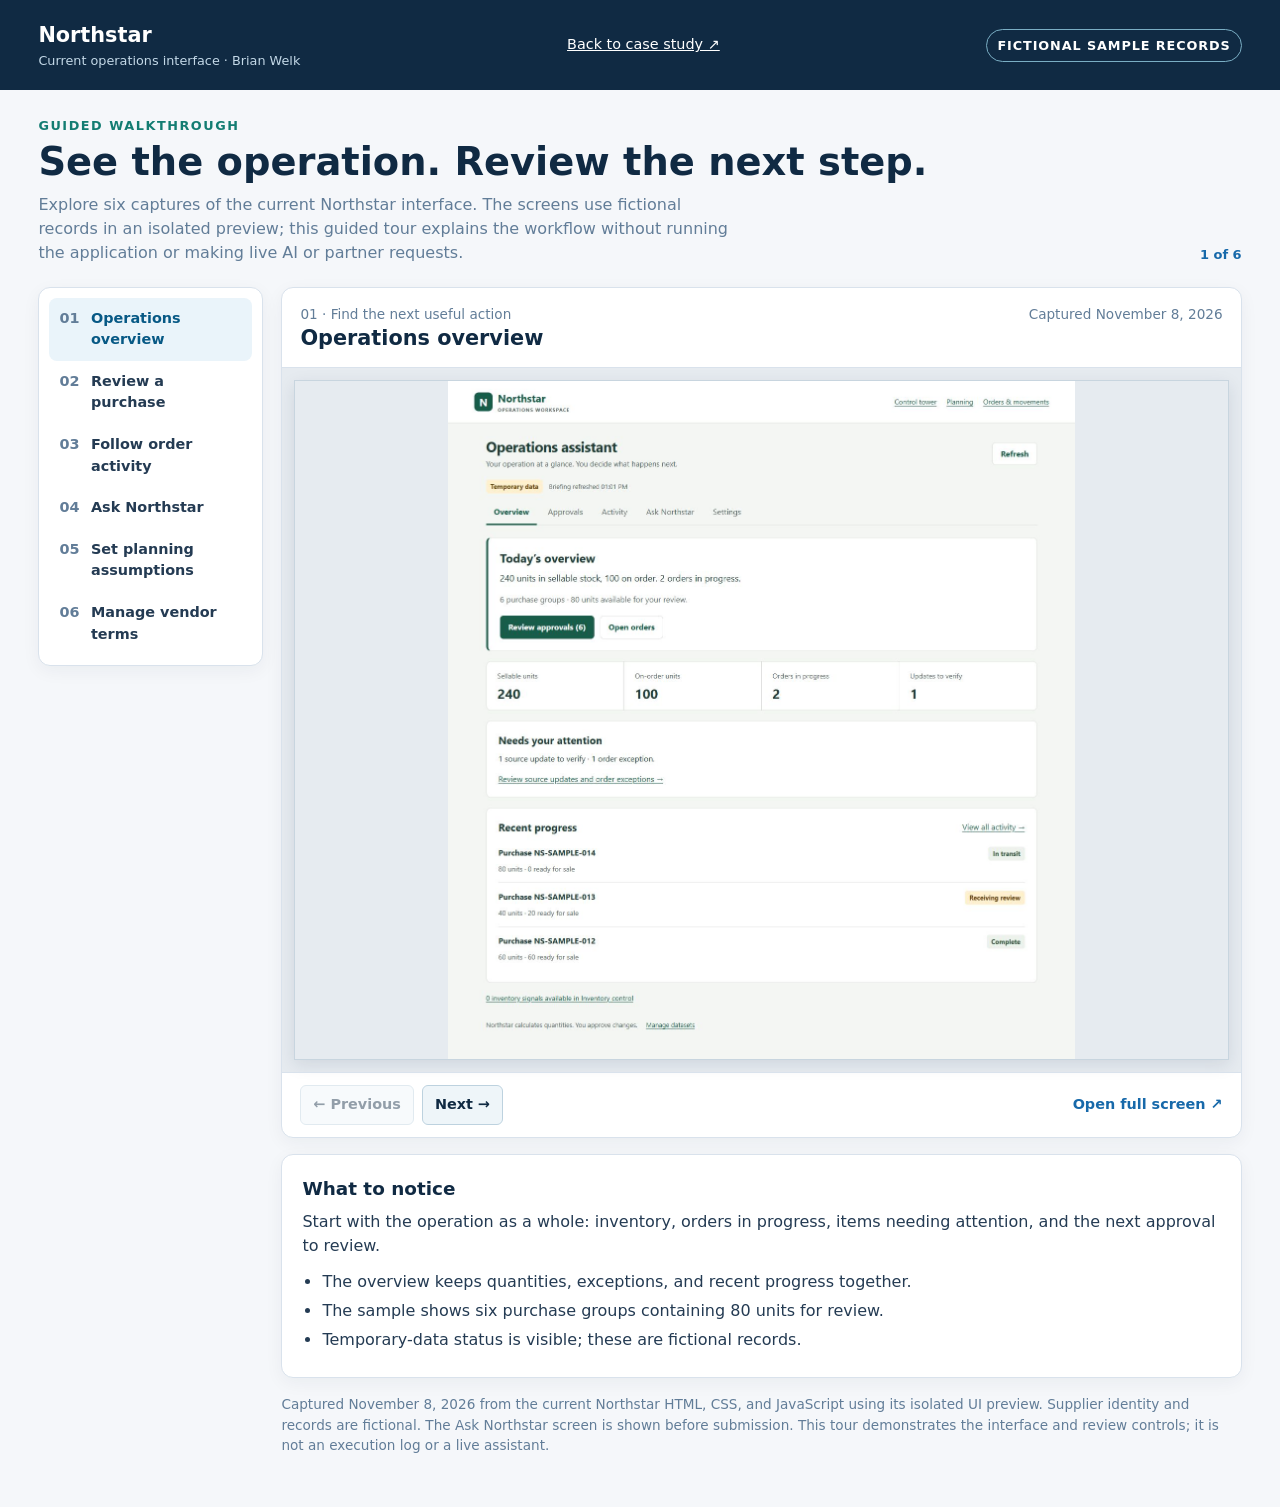
==== demos/northstar/index.html @ 9c601f5f "Refresh Northstar screenshots and add current interface walkthrough" ====
<!doctype html>
<html lang="en">
<head>
  <meta charset="utf-8" />
  <meta name="viewport" content="width=device-width, initial-scale=1" />
  <meta name="description" content="Current Northstar interface walkthrough by Brian Welk: operations overview, purchase review, activity, AI workspace, planning, and vendor controls with fictional sample records." />
  <title>Northstar | Current Interface Walkthrough</title>
  <style>
    :root{--navy:#102a43;--blue:#1769aa;--ink:#243b53;--muted:#627d98;--line:#d9e2ec;--bg:#f5f7fa;--white:#fff;--teal:#137c72}
    *{box-sizing:border-box}body{margin:0;background:var(--bg);color:var(--ink);font:1rem/1.5 system-ui,-apple-system,"Segoe UI",sans-serif}
    button,a{font:inherit}.skip{position:absolute;left:-9999px;top:10px;background:#fff;padding:8px}.skip:focus{left:10px;z-index:10}
    header{padding:20px clamp(18px,3vw,48px);background:var(--navy);color:white;display:flex;align-items:center;justify-content:space-between;gap:16px}
    .brand{font-size:20px;font-weight:800}.brand small{display:block;color:#c3d8e7;font-size:12px;font-weight:500}
    .badge{border:1px solid #7aaec4;border-radius:999px;padding:6px 10px;font-size:11px;font-weight:800;text-transform:uppercase;letter-spacing:.07em}
    main{max-width:1500px;margin:auto;padding:26px clamp(18px,3vw,48px) 52px}
    .intro{display:flex;align-items:end;justify-content:space-between;gap:20px;margin-bottom:22px}.intro p{margin:0;max-width:690px;color:var(--muted)}
    h1{font-size:clamp(1.7rem,3vw,2.45rem);line-height:1.12;margin:4px 0 10px;color:var(--navy)}
    .eyebrow{color:var(--teal);font-size:11px;font-weight:800;letter-spacing:.12em;text-transform:uppercase}
    .count{font-size:13px;font-weight:800;color:var(--blue);white-space:nowrap}
    .layout{display:grid;grid-template-columns:225px minmax(0,1fr);gap:18px}
    .steps,.viewer,.insight{background:#fff;border:1px solid var(--line);border-radius:12px;box-shadow:0 5px 18px rgba(16,42,67,.05)}
    .steps{padding:10px;align-self:start}.steps button{display:flex;gap:10px;width:100%;text-align:left;border:0;border-radius:8px;background:transparent;color:var(--ink);padding:10px;cursor:pointer;font-size:13px;font-weight:700}
    .steps button span{color:var(--muted);font-variant-numeric:tabular-nums}.steps button[aria-current="step"]{background:#eaf4fa;color:#075985}.steps button:hover{background:#f1f6f9}
    .viewer{overflow:hidden}.viewer-head{padding:16px 18px;border-bottom:1px solid var(--line);display:flex;justify-content:space-between;align-items:start;gap:12px}
    .viewer-head h2{font-size:20px;line-height:1.2;margin:2px 0 0;color:var(--navy)}.viewer-head p{margin:0;color:var(--muted);font-size:12px}
    .image-wrap{display:block;background:#e6ebf0;padding:12px;min-height:300px;text-align:center}
    .image-wrap img{display:block;width:100%;max-height:680px;object-fit:contain;margin:auto;border:1px solid #c8d5df;box-shadow:0 5px 16px rgba(16,42,67,.1)}
    .viewer-controls{display:flex;align-items:center;justify-content:space-between;gap:12px;padding:12px 18px;border-top:1px solid var(--line)}
    .controls{display:flex;gap:8px}.controls button{border:1px solid #bdd2df;border-radius:6px;background:#eef5f9;color:var(--navy);padding:8px 12px;cursor:pointer;font-size:13px;font-weight:700}
    .controls button:disabled{opacity:.45;cursor:default}.image-link{color:var(--blue);font-size:13px;font-weight:700;text-decoration:none}.image-link:hover{text-decoration:underline}
    .insight{margin-top:16px;padding:20px}.insight h3{margin:0 0 8px;color:var(--navy);font-size:18px}.insight p{margin:0 0 12px;color:var(--ink)}
    .insight ul{margin:0;padding-left:20px}.insight li{margin:5px 0}.note{margin:16px 0 0;font-size:12px;color:var(--muted)}
    @media(max-width:820px){.layout{grid-template-columns:1fr}.steps{display:flex;overflow:auto;gap:4px}.steps button{min-width:150px}.intro{align-items:start;flex-direction:column}.image-wrap img{max-height:430px}}
    body{overflow-wrap:anywhere}header{flex-wrap:wrap}.back-link{color:white;font-size:.9rem}.steps button span{flex:0 0 1.5em}
    a:focus-visible,button:focus-visible{outline:3px solid #d97821;outline-offset:4px}
    .layout>*{min-width:0}.steps button{font-size:.9rem}.viewer-controls{flex-wrap:wrap}
    .viewer-head{flex-wrap:wrap}.image-wrap{min-height:0}.count{white-space:normal}
    .viewer-head h2{font-size:1.3rem}.viewer-head p,.note{font-size:.85rem}
    .controls button,.image-link{font-size:.9rem}.insight h3{font-size:1.15rem}
    .brand{font-size:1.3rem}.brand small,.badge,.eyebrow{font-size:.8rem}
    @media(max-width:820px){.steps{display:grid;grid-template-columns:repeat(2,minmax(0,1fr));overflow:visible}.steps button{min-width:0}.image-wrap{padding:6px}}
    @media(max-width:420px){.steps{grid-template-columns:1fr}.controls{flex-wrap:wrap}}
  </style>
</head>
<body>
  <a class="skip" href="#main">Skip to walkthrough</a>
  <header><div class="brand">Northstar<small>Current operations interface · Brian Welk</small></div><a class="back-link" href="../../projects/replenishment-control-tower.html">Back to case study ↗</a><span class="badge">Fictional sample records</span></header>
  <main id="main">
    <div class="intro"><div><div class="eyebrow">Guided walkthrough</div><h1>See the operation. Review the next step.</h1><p>Explore six captures of the current Northstar interface. The screens use fictional records in an isolated preview; this guided tour explains the workflow without running the application or making live AI or partner requests.</p></div><div class="count" id="count" aria-live="polite"></div></div>
    <div class="layout">
      <nav class="steps" aria-label="Walkthrough stages" id="steps"></nav>
      <div>
        <section class="viewer" aria-labelledby="stage-title">
          <div class="viewer-head"><div><p id="stage-kicker"></p><h2 id="stage-title">Operations overview</h2></div><p id="stage-date"></p></div>
          <a class="image-wrap" id="image-link" target="_blank" rel="noreferrer"><img id="stage-image" src="../../assets/northstar/current/overview.jpg" alt="Current Northstar operations overview with fictional sample records" /></a>
          <div class="viewer-controls"><div class="controls"><button id="previous" type="button">← Previous</button><button id="next" type="button">Next →</button></div><a class="image-link" id="full-image" target="_blank" rel="noreferrer">Open full screen ↗</a></div>
        </section>
        <section class="insight" aria-labelledby="insight-title"><h3 id="insight-title">What to notice</h3><p id="stage-summary"></p><ul id="stage-points"></ul></section>
        <p class="note">Captured November 8, 2026 from the current Northstar HTML, CSS, and JavaScript using its isolated UI preview. Supplier identity and records are fictional. The Ask Northstar screen is shown before submission. This tour demonstrates the interface and review controls; it is not an execution log or a live assistant.</p>
      </div>
    </div>
    <noscript><p>This tour uses JavaScript to switch views. Open a screenshot directly:</p><ul><li><a href="../../assets/northstar/current/overview.jpg">Operations overview</a></li><li><a href="../../assets/northstar/current/approvals.jpg">Review a purchase</a></li><li><a href="../../assets/northstar/current/activity.jpg">Follow order activity</a></li><li><a href="../../assets/northstar/current/ask-northstar.jpg">Ask Northstar</a></li><li><a href="../../assets/northstar/current/planning-settings.jpg">Set planning assumptions</a></li><li><a href="../../assets/northstar/current/vendor-products.jpg">Manage vendor terms</a></li></ul></noscript>
  </main>
<script>
const stages=[
  {
    "label": "Operations overview",
    "kicker": "01 · Find the next useful action",
    "src": "../../assets/northstar/current/overview.jpg",
    "alt": "Current Northstar operations overview with fictional stock totals, purchase groups, exceptions, and recent order progress",
    "summary": "Start with the operation as a whole: inventory, orders in progress, items needing attention, and the next approval to review.",
    "points": [
      "The overview keeps quantities, exceptions, and recent progress together.",
      "The sample shows six purchase groups containing 80 units for review.",
      "Temporary-data status is visible; these are fictional records."
    ],
    "date": "Captured November 8, 2026"
  },
  {
    "label": "Review a purchase",
    "kicker": "02 · Select, inspect, then approve",
    "src": "../../assets/northstar/current/approvals.jpg",
    "alt": "Northstar purchase review with six selected sample variations, an 80-unit batch, estimated terms, destinations, and a separate approval button",
    "summary": "Review the selected variations as one purchase, with quantities, destinations, supplier terms, timing, and the approval effect visible together.",
    "points": [
      "Checkboxes select the variations; approval remains a separate deliberate action.",
      "The sample request contains 80 units with an estimated $320 landed and prepared cost.",
      "The capture stops at review. No purchase was approved or sent."
    ],
    "date": "Captured November 8, 2026"
  },
  {
    "label": "Follow order activity",
    "kicker": "03 · Keep progress grouped",
    "src": "../../assets/northstar/current/activity.jpg",
    "alt": "Northstar grouped activity showing fictional orders in transit, receiving review, and completion, with one timeline expanded",
    "summary": "Follow the latest status by order or batch, and open a timeline when more detail is useful.",
    "points": [
      "A compact group summarizes each order before its details are opened.",
      "Receiving review and ready-for-sale quantities remain distinct.",
      "The three example orders illustrate in-transit, review, and completed states."
    ],
    "date": "Captured November 8, 2026"
  },
  {
    "label": "Ask Northstar",
    "kicker": "04 · Connect questions to evidence",
    "src": "../../assets/northstar/current/ask-northstar.jpg",
    "alt": "Current Ask Northstar interface with a prepared receipt question, source and approval guidance, and a fictional receiving record",
    "summary": "Ask about the operation and inspect the records that provide context for an answer or proposed action.",
    "points": [
      "The sample prompt asks what is waiting for receipt or put-away.",
      "Supporting records and the source/approval explanation are open beside the question workflow.",
      "This capture shows the current interface before submission; it contains no generated AI answer."
    ],
    "date": "Captured November 8, 2026"
  },
  {
    "label": "Set planning assumptions",
    "kicker": "05 · Make timing understandable",
    "src": "../../assets/northstar/current/planning-settings.jpg",
    "alt": "Northstar planning settings separating supplier lead time, dispatch, shipping, inspection, receiving, coverage, and notification connections",
    "summary": "Keep everyday planning and notification preferences together, with shipping and receiving stages available when needed.",
    "points": [
      "Supplier lead time ends when goods are ready to ship; later stages remain separate.",
      "The sample combines 40 calendar days into a 60-day coverage target.",
      "Email, text, and tracking connections show their actual disconnected status in this isolated capture."
    ],
    "date": "Captured November 8, 2026"
  },
  {
    "label": "Manage vendor terms",
    "kicker": "06 · Put commercial controls in context",
    "src": "../../assets/northstar/current/vendor-products.jpg",
    "alt": "Northstar vendor and product workspace with fictional supplier identity, estimated terms, minimums, pack increment, and six sample products",
    "summary": "Keep supplier identity, terms, purchasing minimums, pack increments, and product records in one place.",
    "points": [
      "Estimated and confirmed commercial terms are distinguished.",
      "Minimum quantities and packing controls live with vendor and product settings.",
      "Example Components and all six products are fictional capture data."
    ],
    "date": "Captured November 8, 2026"
  }
];
let index=0;
const $=id=>document.getElementById(id);
function show(n){
  index=Math.max(0,Math.min(stages.length-1,n));const s=stages[index];
  $("count").textContent=(index+1)+" of "+stages.length;
  $("stage-kicker").textContent=s.kicker;$("stage-title").textContent=s.label;$("stage-date").textContent=s.date;
  $("stage-image").src=s.src;$("stage-image").alt=s.alt;$("stage-summary").textContent=s.summary;
  $("image-link").href=s.src;$("full-image").href=s.src;
  $("stage-points").replaceChildren(...s.points.map(point=>{const li=document.createElement("li");li.textContent=point;return li}));
  document.querySelectorAll("#steps button").forEach((button,i)=>{if(i===index)button.setAttribute("aria-current","step");else button.removeAttribute("aria-current")});
  $("previous").disabled=index===0;$("next").disabled=index===stages.length-1;
  const url=new URL(location.href);url.searchParams.set("step",String(index+1));history.replaceState(null,"",url);
}
$("steps").replaceChildren(...stages.map((s,i)=>{const button=document.createElement("button");button.type="button";button.innerHTML="<span>"+String(i+1).padStart(2,"0")+"</span>"+s.label;button.addEventListener("click",()=>show(i));return button}));
$("previous").addEventListener("click",()=>show(index-1));$("next").addEventListener("click",()=>show(index+1));
document.addEventListener("keydown",event=>{if(event.key==="ArrowRight"){event.preventDefault();show(index+1)}if(event.key==="ArrowLeft"){event.preventDefault();show(index-1)}});
const requested=Number(new URLSearchParams(location.search).get("step"));show(Number.isInteger(requested)&&requested>=1&&requested<=stages.length?requested-1:0);
</script>
</body>
</html>
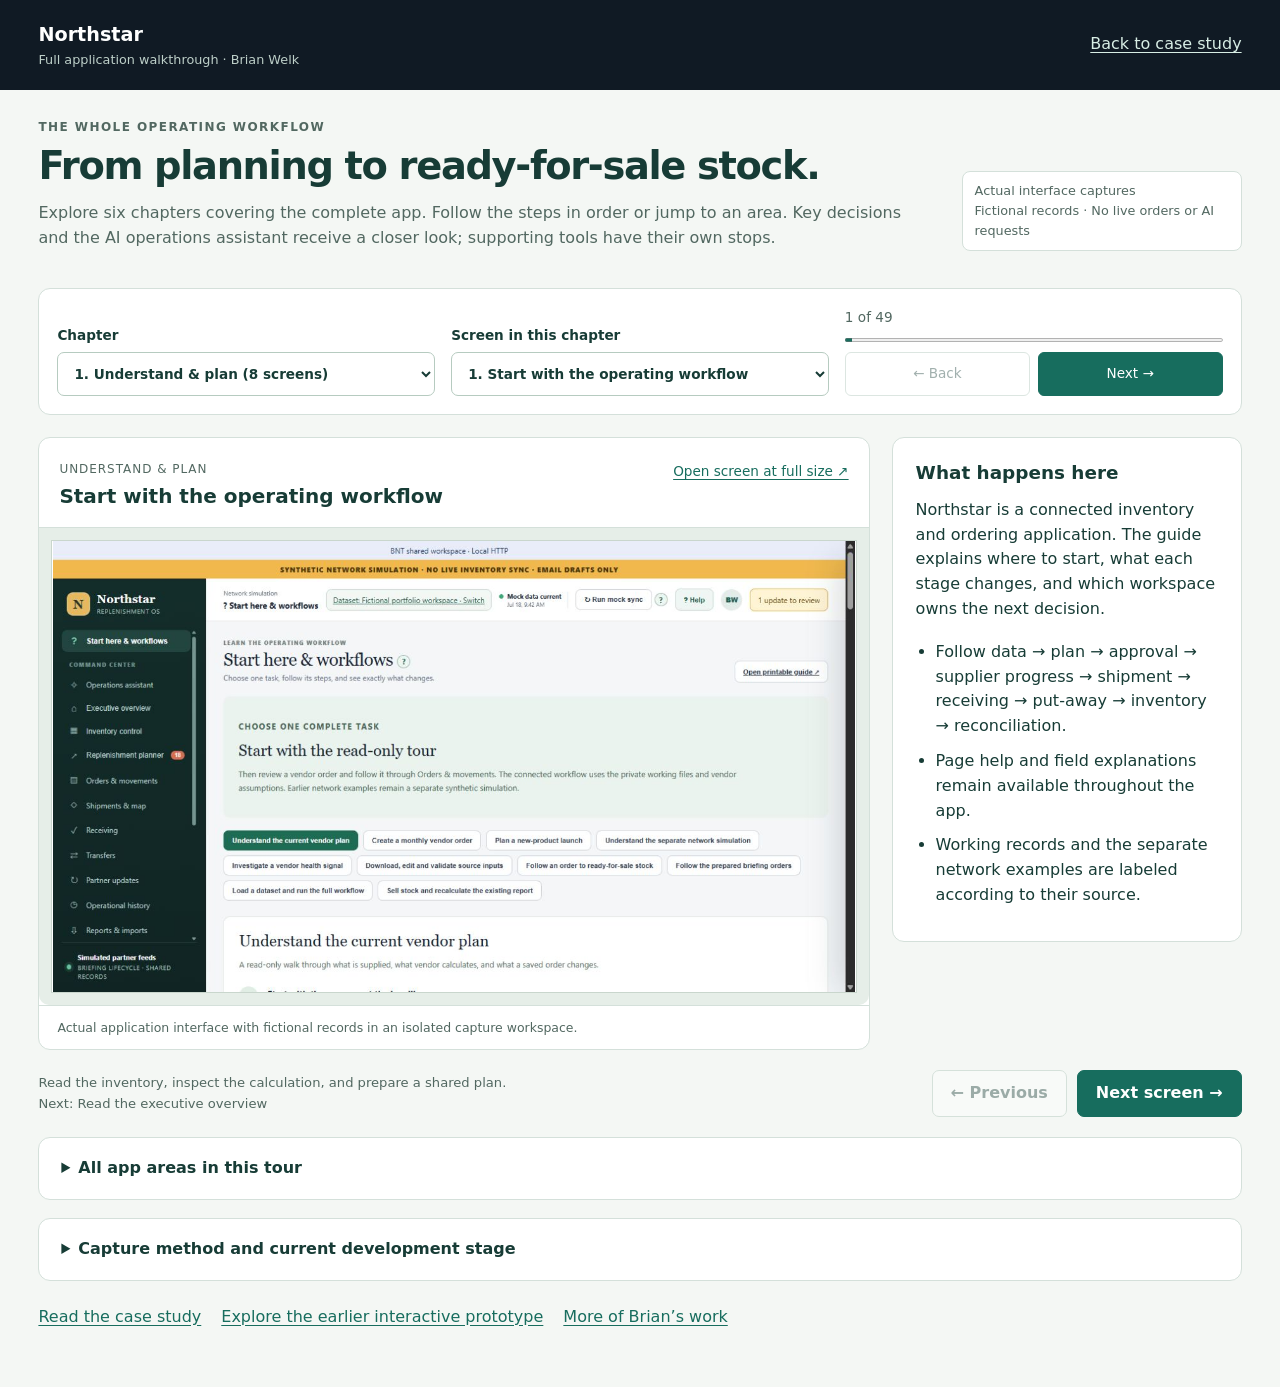
==== commit 7f56df6b: "Showcase complete Northstar operations in a 49-screen application tour" ====
--- a/demos/northstar/index.html
+++ b/demos/northstar/index.html
@@ -3,162 +3,70 @@
 <head>
   <meta charset="utf-8" />
   <meta name="viewport" content="width=device-width, initial-scale=1" />
-  <meta name="description" content="Current Northstar interface walkthrough by Brian Welk: operations overview, purchase review, activity, AI workspace, planning, and vendor controls with fictional sample records." />
-  <title>Northstar | Current Interface Walkthrough</title>
-  <style>
-    :root{--navy:#102a43;--blue:#1769aa;--ink:#243b53;--muted:#627d98;--line:#d9e2ec;--bg:#f5f7fa;--white:#fff;--teal:#137c72}
-    *{box-sizing:border-box}body{margin:0;background:var(--bg);color:var(--ink);font:1rem/1.5 system-ui,-apple-system,"Segoe UI",sans-serif}
-    button,a{font:inherit}.skip{position:absolute;left:-9999px;top:10px;background:#fff;padding:8px}.skip:focus{left:10px;z-index:10}
-    header{padding:20px clamp(18px,3vw,48px);background:var(--navy);color:white;display:flex;align-items:center;justify-content:space-between;gap:16px}
-    .brand{font-size:20px;font-weight:800}.brand small{display:block;color:#c3d8e7;font-size:12px;font-weight:500}
-    .badge{border:1px solid #7aaec4;border-radius:999px;padding:6px 10px;font-size:11px;font-weight:800;text-transform:uppercase;letter-spacing:.07em}
-    main{max-width:1500px;margin:auto;padding:26px clamp(18px,3vw,48px) 52px}
-    .intro{display:flex;align-items:end;justify-content:space-between;gap:20px;margin-bottom:22px}.intro p{margin:0;max-width:690px;color:var(--muted)}
-    h1{font-size:clamp(1.7rem,3vw,2.45rem);line-height:1.12;margin:4px 0 10px;color:var(--navy)}
-    .eyebrow{color:var(--teal);font-size:11px;font-weight:800;letter-spacing:.12em;text-transform:uppercase}
-    .count{font-size:13px;font-weight:800;color:var(--blue);white-space:nowrap}
-    .layout{display:grid;grid-template-columns:225px minmax(0,1fr);gap:18px}
-    .steps,.viewer,.insight{background:#fff;border:1px solid var(--line);border-radius:12px;box-shadow:0 5px 18px rgba(16,42,67,.05)}
-    .steps{padding:10px;align-self:start}.steps button{display:flex;gap:10px;width:100%;text-align:left;border:0;border-radius:8px;background:transparent;color:var(--ink);padding:10px;cursor:pointer;font-size:13px;font-weight:700}
-    .steps button span{color:var(--muted);font-variant-numeric:tabular-nums}.steps button[aria-current="step"]{background:#eaf4fa;color:#075985}.steps button:hover{background:#f1f6f9}
-    .viewer{overflow:hidden}.viewer-head{padding:16px 18px;border-bottom:1px solid var(--line);display:flex;justify-content:space-between;align-items:start;gap:12px}
-    .viewer-head h2{font-size:20px;line-height:1.2;margin:2px 0 0;color:var(--navy)}.viewer-head p{margin:0;color:var(--muted);font-size:12px}
-    .image-wrap{display:block;background:#e6ebf0;padding:12px;min-height:300px;text-align:center}
-    .image-wrap img{display:block;width:100%;max-height:680px;object-fit:contain;margin:auto;border:1px solid #c8d5df;box-shadow:0 5px 16px rgba(16,42,67,.1)}
-    .viewer-controls{display:flex;align-items:center;justify-content:space-between;gap:12px;padding:12px 18px;border-top:1px solid var(--line)}
-    .controls{display:flex;gap:8px}.controls button{border:1px solid #bdd2df;border-radius:6px;background:#eef5f9;color:var(--navy);padding:8px 12px;cursor:pointer;font-size:13px;font-weight:700}
-    .controls button:disabled{opacity:.45;cursor:default}.image-link{color:var(--blue);font-size:13px;font-weight:700;text-decoration:none}.image-link:hover{text-decoration:underline}
-    .insight{margin-top:16px;padding:20px}.insight h3{margin:0 0 8px;color:var(--navy);font-size:18px}.insight p{margin:0 0 12px;color:var(--ink)}
-    .insight ul{margin:0;padding-left:20px}.insight li{margin:5px 0}.note{margin:16px 0 0;font-size:12px;color:var(--muted)}
-    @media(max-width:820px){.layout{grid-template-columns:1fr}.steps{display:flex;overflow:auto;gap:4px}.steps button{min-width:150px}.intro{align-items:start;flex-direction:column}.image-wrap img{max-height:430px}}
-    body{overflow-wrap:anywhere}header{flex-wrap:wrap}.back-link{color:white;font-size:.9rem}.steps button span{flex:0 0 1.5em}
-    a:focus-visible,button:focus-visible{outline:3px solid #d97821;outline-offset:4px}
-    .layout>*{min-width:0}.steps button{font-size:.9rem}.viewer-controls{flex-wrap:wrap}
-    .viewer-head{flex-wrap:wrap}.image-wrap{min-height:0}.count{white-space:normal}
-    .viewer-head h2{font-size:1.3rem}.viewer-head p,.note{font-size:.85rem}
-    .controls button,.image-link{font-size:.9rem}.insight h3{font-size:1.15rem}
-    .brand{font-size:1.3rem}.brand small,.badge,.eyebrow{font-size:.8rem}
-    @media(max-width:820px){.steps{display:grid;grid-template-columns:repeat(2,minmax(0,1fr));overflow:visible}.steps button{min-width:0}.image-wrap{padding:6px}}
-    @media(max-width:420px){.steps{grid-template-columns:1fr}.controls{flex-wrap:wrap}}
-  </style>
+  <meta name="description" content="Explore the complete Northstar application: inventory, planning, approval, order tracking, receiving, put-away, data controls, and the AI operations assistant. Real interface captures with fictional records." />
+  <title>Northstar | Full Application Walkthrough</title>
+  <link rel="canonical" href="https://builtbybrianwelk.com/demos/northstar/index.html" />
+  <link rel="stylesheet" href="tour.css" />
+  <script defer src="tour-data.js"></script>
+  <script defer src="tour.js"></script>
 </head>
 <body>
   <a class="skip" href="#main">Skip to walkthrough</a>
-  <header><div class="brand">Northstar<small>Current operations interface · Brian Welk</small></div><a class="back-link" href="../../projects/replenishment-control-tower.html">Back to case study ↗</a><span class="badge">Fictional sample records</span></header>
+  <header class="mast">
+    <div class="brand">Northstar<small>Full application walkthrough · Brian Welk</small></div>
+    <a href="../../projects/replenishment-control-tower.html">Back to case study</a>
+  </header>
   <main id="main">
-    <div class="intro"><div><div class="eyebrow">Guided walkthrough</div><h1>See the operation. Review the next step.</h1><p>Explore six captures of the current Northstar interface. The screens use fictional records in an isolated preview; this guided tour explains the workflow without running the application or making live AI or partner requests.</p></div><div class="count" id="count" aria-live="polite"></div></div>
-    <div class="layout">
-      <nav class="steps" aria-label="Walkthrough stages" id="steps"></nav>
+    <section class="intro" aria-labelledby="tour-title">
       <div>
-        <section class="viewer" aria-labelledby="stage-title">
-          <div class="viewer-head"><div><p id="stage-kicker"></p><h2 id="stage-title">Operations overview</h2></div><p id="stage-date"></p></div>
-          <a class="image-wrap" id="image-link" target="_blank" rel="noreferrer"><img id="stage-image" src="../../assets/northstar/current/overview.jpg" alt="Current Northstar operations overview with fictional sample records" /></a>
-          <div class="viewer-controls"><div class="controls"><button id="previous" type="button">← Previous</button><button id="next" type="button">Next →</button></div><a class="image-link" id="full-image" target="_blank" rel="noreferrer">Open full screen ↗</a></div>
-        </section>
-        <section class="insight" aria-labelledby="insight-title"><h3 id="insight-title">What to notice</h3><p id="stage-summary"></p><ul id="stage-points"></ul></section>
-        <p class="note">Captured November 8, 2026 from the current Northstar HTML, CSS, and JavaScript using its isolated UI preview. Supplier identity and records are fictional. The Ask Northstar screen is shown before submission. This tour demonstrates the interface and review controls; it is not an execution log or a live assistant.</p>
+        <p class="eyebrow">The whole operating workflow</p>
+        <h1 id="tour-title">From planning to ready-for-sale stock.</h1>
+        <p>Explore six chapters covering the complete app. Follow the steps in order or jump to an area. Key decisions and the AI operations assistant receive a closer look; supporting tools have their own stops.</p>
       </div>
+      <p class="method-tag">Actual interface captures<br />Fictional records · No live orders or AI requests</p>
+    </section>
+    <div class="controls" aria-label="Tour navigation">
+      <label for="chapter-select">Chapter<select id="chapter-select"><option>Understand &amp; plan</option></select></label>
+      <label for="screen-select">Screen in this chapter<select id="screen-select"><option>Start with the operating workflow</option></select></label>
+      <div class="position"><span id="count">1 of 49</span><progress id="progress" max="49" value="1" aria-label="Full tour progress"></progress><div class="quick-actions"><button id="previous-top" type="button" aria-label="Previous screen" disabled>← Back</button><button id="next-top" type="button" aria-label="Next screen">Next →</button></div></div>
     </div>
-    <noscript><p>This tour uses JavaScript to switch views. Open a screenshot directly:</p><ul><li><a href="../../assets/northstar/current/overview.jpg">Operations overview</a></li><li><a href="../../assets/northstar/current/approvals.jpg">Review a purchase</a></li><li><a href="../../assets/northstar/current/activity.jpg">Follow order activity</a></li><li><a href="../../assets/northstar/current/ask-northstar.jpg">Ask Northstar</a></li><li><a href="../../assets/northstar/current/planning-settings.jpg">Set planning assumptions</a></li><li><a href="../../assets/northstar/current/vendor-products.jpg">Manage vendor terms</a></li></ul></noscript>
+    <div class="tour-grid">
+      <article class="screen-card" aria-labelledby="stage-title">
+        <div class="screen-head">
+          <div><span id="chapter-label" class="chapter-label">Understand &amp; plan</span><h2 id="stage-title" tabindex="-1">Start with the operating workflow</h2></div>
+          <a id="full-image" class="open-image" href="../../assets/northstar/operations/workflow-guide.png" target="_blank" rel="noreferrer">Open screen at full size ↗</a>
+        </div>
+        <figure>
+          <a id="image-link" class="screen-image" href="../../assets/northstar/operations/workflow-guide.png" target="_blank" rel="noreferrer"><img id="stage-image" src="../../assets/northstar/operations/workflow-guide.png" width="1265" height="712" alt="Northstar workflow guide in the actual application with fictional records." /></a>
+          <figcaption id="image-note">Actual application interface with fictional records in an isolated capture workspace.</figcaption>
+        </figure>
+        <p id="image-error" role="alert" hidden>This screen could not load. Use the full-size link or choose another screen.</p>
+      </article>
+      <aside class="explanation" aria-labelledby="explanation-title">
+        <span id="key-label" class="focus-label" hidden>Key workflow</span>
+        <h3 id="explanation-title">What happens here</h3>
+        <p id="summary">Northstar connects inventory, planning, approval, orders, receiving, and reconciliation in one operating workflow.</p>
+        <ul id="points"><li>Follow the same records through the complete process.</li><li>Keep decisions, verification, and their consequences visible.</li><li>Explore the AI assistant alongside the underlying business workflow.</li></ul>
+        <details id="detail" hidden><summary>A closer look</summary><p id="detail-text"></p></details>
+      </aside>
+    </div>
+    <nav class="navigation" aria-label="Previous and next screen">
+      <div><p id="chapter-description">Read the inventory, inspect the calculation, and prepare a shared plan.</p><p id="next-label">Next: Read the executive overview</p></div>
+      <div class="nav-actions"><button id="previous" type="button" disabled>← Previous</button><button id="next" class="next" type="button">Next screen →</button></div>
+    </nav>
+    <p id="announcement" class="sr-only" role="status" aria-live="polite"></p>
+    <details class="coverage">
+      <summary>All app areas in this tour</summary>
+      <p>Every current navigation area is covered. Older purchase-order, transfer, receiving, automation, audit, and sync entries that redirect into the connected workspace are shown at their current destinations.</p>
+      <div id="coverage-grid" class="coverage-grid"></div>
+    </details>
+    <details class="method">
+      <summary>Capture method and current development stage</summary>
+      <p>Captured November 8, 2026 from the current Northstar application in an isolated workspace using generated fictional records. Business identity labels were generalized for public presentation. The main example contains 21 products across four regions; a fresh dataset is used for launch planning. Two earlier interface captures illustrate the question workspace and separate planning-time fields with six fictional products.</p>
+      <p>The receipt and put-away sequence was exercised through the application’s controls in that isolated workspace. It shows fictional stock changes. Live AI is disabled during capture; the question screen is shown before submission, and no assistant answer is fabricated. Supplier, carrier, warehouse, email, and upstream connections shown here do not establish real partner execution. The final chapter uses the separately labeled synthetic network dataset.</p>
+    </details>
+    <div class="related"><a href="../../projects/replenishment-control-tower.html">Read the case study</a><a href="../replenishment-control-tower/index.html">Explore the earlier interactive prototype</a><a href="../../index.html#work">More of Brian’s work</a></div>
+    <noscript><p>The screen selector needs JavaScript. You can still <a href="../../projects/replenishment-control-tower.html#operating-workflow">read the complete workflow in the case study</a> or open these captures: <a href="../../assets/northstar/operations/inventory.png">inventory</a>, <a href="../../assets/northstar/operations/monthly-preview.png">planning review</a>, <a href="../../assets/northstar/operations/putaway-preview.png">put-away</a>, and <a href="../../assets/northstar/operations/assistant-batch.png">assistant approval controls</a>.</p></noscript>
   </main>
-<script>
-const stages=[
-  {
-    "label": "Operations overview",
-    "kicker": "01 · Find the next useful action",
-    "src": "../../assets/northstar/current/overview.jpg",
-    "alt": "Current Northstar operations overview with fictional stock totals, purchase groups, exceptions, and recent order progress",
-    "summary": "Start with the operation as a whole: inventory, orders in progress, items needing attention, and the next approval to review.",
-    "points": [
-      "The overview keeps quantities, exceptions, and recent progress together.",
-      "The sample shows six purchase groups containing 80 units for review.",
-      "Temporary-data status is visible; these are fictional records."
-    ],
-    "date": "Captured November 8, 2026"
-  },
-  {
-    "label": "Review a purchase",
-    "kicker": "02 · Select, inspect, then approve",
-    "src": "../../assets/northstar/current/approvals.jpg",
-    "alt": "Northstar purchase review with six selected sample variations, an 80-unit batch, estimated terms, destinations, and a separate approval button",
-    "summary": "Review the selected variations as one purchase, with quantities, destinations, supplier terms, timing, and the approval effect visible together.",
-    "points": [
-      "Checkboxes select the variations; approval remains a separate deliberate action.",
-      "The sample request contains 80 units with an estimated $320 landed and prepared cost.",
-      "The capture stops at review. No purchase was approved or sent."
-    ],
-    "date": "Captured November 8, 2026"
-  },
-  {
-    "label": "Follow order activity",
-    "kicker": "03 · Keep progress grouped",
-    "src": "../../assets/northstar/current/activity.jpg",
-    "alt": "Northstar grouped activity showing fictional orders in transit, receiving review, and completion, with one timeline expanded",
-    "summary": "Follow the latest status by order or batch, and open a timeline when more detail is useful.",
-    "points": [
-      "A compact group summarizes each order before its details are opened.",
-      "Receiving review and ready-for-sale quantities remain distinct.",
-      "The three example orders illustrate in-transit, review, and completed states."
-    ],
-    "date": "Captured November 8, 2026"
-  },
-  {
-    "label": "Ask Northstar",
-    "kicker": "04 · Connect questions to evidence",
-    "src": "../../assets/northstar/current/ask-northstar.jpg",
-    "alt": "Current Ask Northstar interface with a prepared receipt question, source and approval guidance, and a fictional receiving record",
-    "summary": "Ask about the operation and inspect the records that provide context for an answer or proposed action.",
-    "points": [
-      "The sample prompt asks what is waiting for receipt or put-away.",
-      "Supporting records and the source/approval explanation are open beside the question workflow.",
-      "This capture shows the current interface before submission; it contains no generated AI answer."
-    ],
-    "date": "Captured November 8, 2026"
-  },
-  {
-    "label": "Set planning assumptions",
-    "kicker": "05 · Make timing understandable",
-    "src": "../../assets/northstar/current/planning-settings.jpg",
-    "alt": "Northstar planning settings separating supplier lead time, dispatch, shipping, inspection, receiving, coverage, and notification connections",
-    "summary": "Keep everyday planning and notification preferences together, with shipping and receiving stages available when needed.",
-    "points": [
-      "Supplier lead time ends when goods are ready to ship; later stages remain separate.",
-      "The sample combines 40 calendar days into a 60-day coverage target.",
-      "Email, text, and tracking connections show their actual disconnected status in this isolated capture."
-    ],
-    "date": "Captured November 8, 2026"
-  },
-  {
-    "label": "Manage vendor terms",
-    "kicker": "06 · Put commercial controls in context",
-    "src": "../../assets/northstar/current/vendor-products.jpg",
-    "alt": "Northstar vendor and product workspace with fictional supplier identity, estimated terms, minimums, pack increment, and six sample products",
-    "summary": "Keep supplier identity, terms, purchasing minimums, pack increments, and product records in one place.",
-    "points": [
-      "Estimated and confirmed commercial terms are distinguished.",
-      "Minimum quantities and packing controls live with vendor and product settings.",
-      "Example Components and all six products are fictional capture data."
-    ],
-    "date": "Captured November 8, 2026"
-  }
-];
-let index=0;
-const $=id=>document.getElementById(id);
-function show(n){
-  index=Math.max(0,Math.min(stages.length-1,n));const s=stages[index];
-  $("count").textContent=(index+1)+" of "+stages.length;
-  $("stage-kicker").textContent=s.kicker;$("stage-title").textContent=s.label;$("stage-date").textContent=s.date;
-  $("stage-image").src=s.src;$("stage-image").alt=s.alt;$("stage-summary").textContent=s.summary;
-  $("image-link").href=s.src;$("full-image").href=s.src;
-  $("stage-points").replaceChildren(...s.points.map(point=>{const li=document.createElement("li");li.textContent=point;return li}));
-  document.querySelectorAll("#steps button").forEach((button,i)=>{if(i===index)button.setAttribute("aria-current","step");else button.removeAttribute("aria-current")});
-  $("previous").disabled=index===0;$("next").disabled=index===stages.length-1;
-  const url=new URL(location.href);url.searchParams.set("step",String(index+1));history.replaceState(null,"",url);
-}
-$("steps").replaceChildren(...stages.map((s,i)=>{const button=document.createElement("button");button.type="button";button.innerHTML="<span>"+String(i+1).padStart(2,"0")+"</span>"+s.label;button.addEventListener("click",()=>show(i));return button}));
-$("previous").addEventListener("click",()=>show(index-1));$("next").addEventListener("click",()=>show(index+1));
-document.addEventListener("keydown",event=>{if(event.key==="ArrowRight"){event.preventDefault();show(index+1)}if(event.key==="ArrowLeft"){event.preventDefault();show(index-1)}});
-const requested=Number(new URLSearchParams(location.search).get("step"));show(Number.isInteger(requested)&&requested>=1&&requested<=stages.length?requested-1:0);
-</script>
 </body>
 </html>
--- a/demos/northstar/tour.css
+++ b/demos/northstar/tour.css
@@ -0,0 +1,30 @@
+:root{--ink:#173c36;--muted:#526861;--teal:#176d5e;--paper:#f4f7f4;--line:#d4e0da;--white:#fff;--navy:#101a24;--accent:#f28c28}
+*{box-sizing:border-box}
+[hidden]{display:none!important}
+body{margin:0;background:var(--paper);color:var(--ink);font:1rem/1.55 system-ui,-apple-system,"Segoe UI",sans-serif}
+button,select,a{font:inherit}a{color:var(--teal);text-underline-offset:3px}button,select{min-height:44px}button{cursor:pointer}
+a:focus-visible,button:focus-visible,select:focus-visible,summary:focus-visible,[tabindex]:focus-visible{outline:3px solid var(--accent);outline-offset:4px}
+.skip{position:absolute;left:-9999px;top:12px;padding:10px;background:white;z-index:5}.skip:focus{left:16px}
+.mast{display:flex;justify-content:space-between;align-items:center;gap:20px;flex-wrap:wrap;background:var(--navy);color:white;padding:20px clamp(18px,3vw,48px)}
+.mast a{color:#d8eee5}.brand{font-size:1.2rem;font-weight:750}.brand small{display:block;font-size:.8rem;color:#bdcfc8;font-weight:400}
+main{max-width:1580px;margin:auto;padding:28px clamp(18px,3vw,48px) 50px;min-width:0}
+.intro{display:flex;align-items:end;justify-content:space-between;gap:24px}.intro>div{max-width:880px}.eyebrow{font-size:.75rem;text-transform:uppercase;letter-spacing:.12em;font-weight:750;color:var(--teal);margin:0 0 8px}
+h1{font-size:clamp(1.9rem,3vw,2.9rem);line-height:1.12;letter-spacing:-.035em;margin:0 0 14px}h2,h3{line-height:1.25}p{margin:0 0 15px}.intro p{color:var(--muted)}
+.method-tag{font-size:.8rem;padding:9px 12px;border:1px solid var(--line);border-radius:8px;max-width:280px;flex-shrink:0;color:var(--muted);background:white}
+.controls{display:grid;grid-template-columns:repeat(auto-fit,minmax(min(100%,18rem),1fr));align-items:end;gap:16px;padding:18px;margin:22px 0;background:white;border:1px solid var(--line);border-radius:12px}
+label{display:flex;flex-direction:column;gap:6px;font-size:.85rem;font-weight:650;min-width:0}select{width:100%;max-width:100%;border:1px solid #b6cbc0;border-radius:7px;padding:8px 12px;background:white;color:var(--ink)}
+.position{font-size:.85rem;color:var(--muted);min-width:175px}progress{display:block;width:100%;height:8px;margin:8px 0;accent-color:var(--teal)}
+.quick-actions{display:flex;gap:8px}.quick-actions button{white-space:nowrap;border:1px solid #a9c2b5;border-radius:6px;background:white;color:var(--ink);padding:5px 10px;flex:1}.quick-actions button:last-child{background:var(--teal);color:white;border-color:var(--teal)}.quick-actions button:disabled{opacity:.4;cursor:default}
+.tour-grid{display:grid;grid-template-columns:minmax(0,1.9fr) minmax(280px,.8fr);gap:22px;align-items:start}
+.screen-card,.explanation,.coverage,.method{background:white;border:1px solid var(--line);border-radius:12px;min-width:0}
+.screen-head{padding:18px 20px;border-bottom:1px solid var(--line);display:flex;gap:16px;justify-content:space-between;align-items:start;flex-wrap:wrap}.screen-head h2{font-size:1.25rem;margin:3px 0 0}.chapter-label{font-size:.75rem;color:var(--muted);text-transform:uppercase;letter-spacing:.08em}.open-image{font-size:.85rem;min-height:32px;display:inline-flex;align-items:center}
+figure{margin:0}.screen-image{display:block;padding:12px;background:#e6eee8;border-radius:0 0 10px 10px}.screen-image img{display:block;width:100%;height:auto;aspect-ratio:1265/712;object-fit:contain;background:#fff;border:1px solid #c9d6cd}
+figcaption{font-size:.78rem;color:var(--muted);padding:12px 18px;border-top:1px solid var(--line);overflow-wrap:anywhere}
+.explanation{padding:23px}.explanation h3{font-size:1.15rem;margin:0 0 14px}.explanation ul{padding-left:20px;margin:18px 0 0}.explanation li{margin:10px 0}.focus-label{display:inline-block;font-size:.72rem;font-weight:750;padding:4px 8px;background:#e7f4ed;color:#155740;border-radius:5px;margin-bottom:14px}
+.explanation details{border-top:1px solid var(--line);margin-top:20px;padding-top:15px}.explanation details p{margin:14px 0 0;color:var(--muted)}summary{cursor:pointer;font-weight:650}summary:hover{color:var(--teal)}
+.navigation{display:flex;justify-content:space-between;align-items:center;gap:15px;flex-wrap:wrap;margin:20px 0}.navigation button{padding:10px 18px;border:1px solid #a9c2b5;border-radius:7px;color:var(--ink);background:white;font-weight:650}.navigation .next{background:var(--teal);border-color:var(--teal);color:white}.navigation button:disabled{opacity:.4;cursor:default}.navigation p{font-size:.82rem;color:var(--muted);margin:0}.navigation .nav-actions{display:flex;gap:10px;flex-wrap:wrap}
+.coverage,.method{margin-top:18px;padding:18px 22px}.coverage>p,.method>p{margin:14px 0 0;color:var(--muted)}.coverage-grid{display:grid;grid-template-columns:repeat(3,minmax(0,1fr));gap:24px;margin-top:22px}.coverage-grid h3{font-size:1rem;margin:0 0 10px}.coverage-grid ol{padding-left:22px;margin:0}.coverage-grid li{margin:8px 0}.coverage-grid a{font-size:.86rem}.coverage-grid section{min-width:0;overflow-wrap:anywhere}
+.related{display:flex;gap:20px;flex-wrap:wrap;margin-top:24px}.related a{min-height:32px}#image-error{padding:18px;border:2px solid #9b3c28;margin:15px;border-radius:6px}.sr-only{position:absolute;width:1px;height:1px;padding:0;margin:-1px;overflow:hidden;clip:rect(0,0,0,0);white-space:nowrap;border:0}
+@media(max-width:1100px){.tour-grid{grid-template-columns:minmax(0,1fr)}.explanation{padding:20px}.explanation ul{columns:2;column-gap:35px}.explanation li{break-inside:avoid}.intro{display:block}.method-tag{max-width:none;display:inline-block;margin-top:5px}.coverage-grid{grid-template-columns:repeat(2,minmax(0,1fr))}}
+@media(max-width:650px){main{padding:22px 15px 35px}.mast{padding:16px}.controls{grid-template-columns:minmax(0,1fr);padding:15px;gap:14px}.position{display:flex;align-items:center;gap:15px}.position progress{min-width:0;flex:1;max-width:220px}.explanation ul{columns:auto}.screen-head{padding:15px}.screen-image{padding:7px}.screen-head h2{font-size:1.15rem}.coverage-grid{grid-template-columns:minmax(0,1fr)}.navigation{align-items:stretch}.navigation .nav-actions{width:100%;justify-content:space-between}.navigation button{flex:1}.coverage,.method{padding:16px}.intro h1{font-size:2rem}}
+@media(prefers-reduced-motion:reduce){*{scroll-behavior:auto!important}}
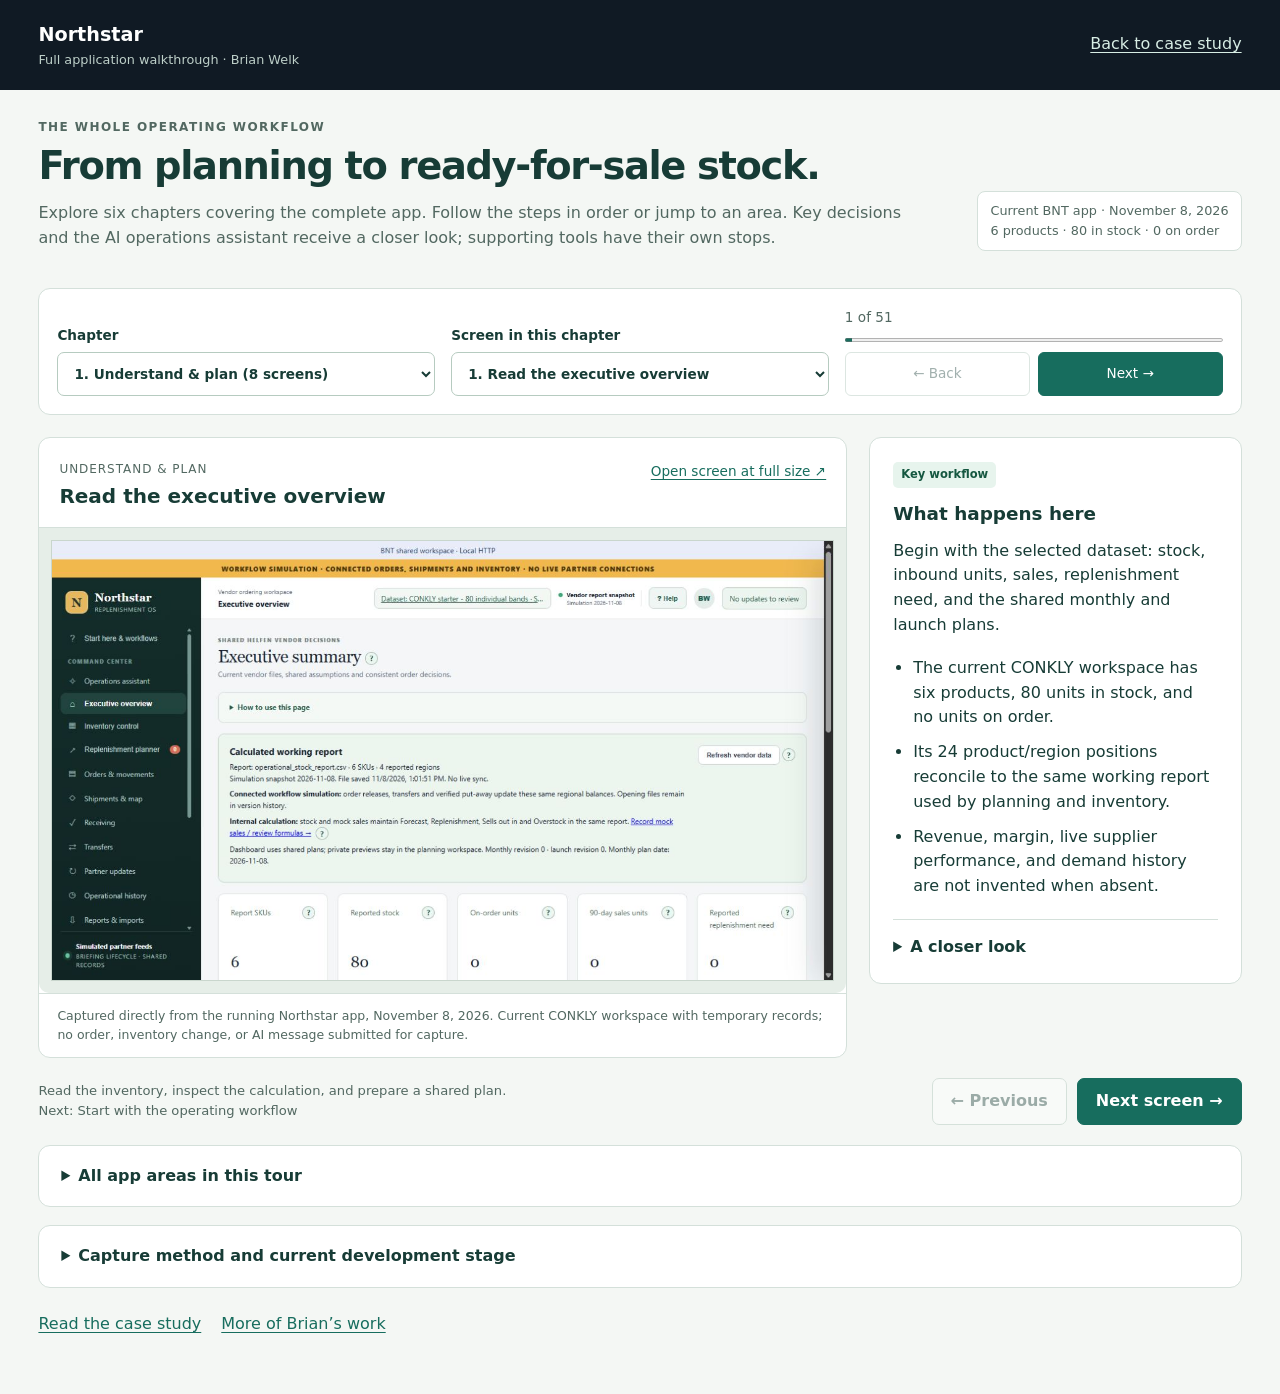
==== commit 630a1844: "Sync Northstar portfolio with the current BNT app and verify capture provenance" ====
--- a/demos/northstar/index.html
+++ b/demos/northstar/index.html
@@ -3,7 +3,7 @@
 <head>
   <meta charset="utf-8" />
   <meta name="viewport" content="width=device-width, initial-scale=1" />
-  <meta name="description" content="Explore the complete Northstar application: inventory, planning, approval, order tracking, receiving, put-away, data controls, and the AI operations assistant. Real interface captures with fictional records." />
+  <meta name="description" content="Explore the complete Northstar application: inventory, planning, approval, order tracking, receiving, put-away, data controls, and the AI operations assistant. Direct captures of the current BNT app and its six-product CONKLY workspace." />
   <title>Northstar | Full Application Walkthrough</title>
   <link rel="canonical" href="https://builtbybrianwelk.com/demos/northstar/index.html" />
   <link rel="stylesheet" href="tour.css" />
@@ -23,22 +23,22 @@
         <h1 id="tour-title">From planning to ready-for-sale stock.</h1>
         <p>Explore six chapters covering the complete app. Follow the steps in order or jump to an area. Key decisions and the AI operations assistant receive a closer look; supporting tools have their own stops.</p>
       </div>
-      <p class="method-tag">Actual interface captures<br />Fictional records · No live orders or AI requests</p>
+      <p class="method-tag">Current BNT app · November 8, 2026<br />6 products · 80 in stock · 0 on order</p>
     </section>
     <div class="controls" aria-label="Tour navigation">
       <label for="chapter-select">Chapter<select id="chapter-select"><option>Understand &amp; plan</option></select></label>
-      <label for="screen-select">Screen in this chapter<select id="screen-select"><option>Start with the operating workflow</option></select></label>
-      <div class="position"><span id="count">1 of 49</span><progress id="progress" max="49" value="1" aria-label="Full tour progress"></progress><div class="quick-actions"><button id="previous-top" type="button" aria-label="Previous screen" disabled>← Back</button><button id="next-top" type="button" aria-label="Next screen">Next →</button></div></div>
+      <label for="screen-select">Screen in this chapter<select id="screen-select"><option>Read the executive overview</option></select></label>
+      <div class="position"><span id="count">1 of 51</span><progress id="progress" max="51" value="1" aria-label="Full tour progress"></progress><div class="quick-actions"><button id="previous-top" type="button" aria-label="Previous screen" disabled>← Back</button><button id="next-top" type="button" aria-label="Next screen">Next →</button></div></div>
     </div>
     <div class="tour-grid">
       <article class="screen-card" aria-labelledby="stage-title">
         <div class="screen-head">
-          <div><span id="chapter-label" class="chapter-label">Understand &amp; plan</span><h2 id="stage-title" tabindex="-1">Start with the operating workflow</h2></div>
-          <a id="full-image" class="open-image" href="../../assets/northstar/operations/workflow-guide.png" target="_blank" rel="noreferrer">Open screen at full size ↗</a>
+          <div><span id="chapter-label" class="chapter-label">Understand &amp; plan</span><h2 id="stage-title" tabindex="-1">Read the executive overview</h2></div>
+          <a id="full-image" class="open-image" href="../../assets/northstar/live-20261108/executive-overview.jpg" target="_blank" rel="noreferrer">Open screen at full size ↗</a>
         </div>
         <figure>
-          <a id="image-link" class="screen-image" href="../../assets/northstar/operations/workflow-guide.png" target="_blank" rel="noreferrer"><img id="stage-image" src="../../assets/northstar/operations/workflow-guide.png" width="1265" height="712" alt="Northstar workflow guide in the actual application with fictional records." /></a>
-          <figcaption id="image-note">Actual application interface with fictional records in an isolated capture workspace.</figcaption>
+          <a id="image-link" class="screen-image" href="../../assets/northstar/live-20261108/executive-overview.jpg" target="_blank" rel="noreferrer"><img id="stage-image" src="../../assets/northstar/live-20261108/executive-overview.jpg" width="1265" height="712" alt="Current Northstar executive overview with the six-product CONKLY workspace." /></a>
+          <figcaption id="image-note">Captured directly from the running BNT development app; current CONKLY workspace with temporary records.</figcaption>
         </figure>
         <p id="image-error" role="alert" hidden>This screen could not load. Use the full-size link or choose another screen.</p>
       </article>
@@ -62,11 +62,10 @@
     </details>
     <details class="method">
       <summary>Capture method and current development stage</summary>
-      <p>Captured November 8, 2026 from the current Northstar application in an isolated workspace using generated fictional records. Business identity labels were generalized for public presentation. The main example contains 21 products across four regions; a fresh dataset is used for launch planning. Two earlier interface captures illustrate the question workspace and separate planning-time fields with six fictional products.</p>
-      <p>The receipt and put-away sequence was exercised through the application’s controls in that isolated workspace. It shows fictional stock changes. Live AI is disabled during capture; the question screen is shown before submission, and no assistant answer is fabricated. Supplier, carrier, warehouse, email, and upstream connections shown here do not establish real partner execution. The final chapter uses the separately labeled synthetic network dataset.</p>
+      <p>Every screenshot was captured directly from the running BNT app on November 8, 2026, using the CONKLY starter workspace shown in Brian’s reference. It contains six products, 80 units in stock, and zero on order. The original 80-unit request and completed timeline are retained; no separate generated operating dataset is substituted.</p><p>The question interface reports the assistant available, but no AI message was sent for capture. Local planning and dataset previews were not saved. No order was approved, no receipt or put-away repeated, and no notification sent. Planning and connection panels are cropped to exclude private notification contacts. The final chapter shows the current app’s separately labeled legacy network examples, not operational evidence from the CONKLY workspace.</p>
     </details>
-    <div class="related"><a href="../../projects/replenishment-control-tower.html">Read the case study</a><a href="../replenishment-control-tower/index.html">Explore the earlier interactive prototype</a><a href="../../index.html#work">More of Brian’s work</a></div>
-    <noscript><p>The screen selector needs JavaScript. You can still <a href="../../projects/replenishment-control-tower.html#operating-workflow">read the complete workflow in the case study</a> or open these captures: <a href="../../assets/northstar/operations/inventory.png">inventory</a>, <a href="../../assets/northstar/operations/monthly-preview.png">planning review</a>, <a href="../../assets/northstar/operations/putaway-preview.png">put-away</a>, and <a href="../../assets/northstar/operations/assistant-batch.png">assistant approval controls</a>.</p></noscript>
+    <div class="related"><a href="../../projects/replenishment-control-tower.html">Read the case study</a><a href="../../index.html#work">More of Brian’s work</a></div>
+    <noscript><p>The screen selector needs JavaScript. You can still <a href="../../projects/replenishment-control-tower.html#operating-workflow">read the complete workflow in the case study</a> or open these captures: <a href="../../assets/northstar/live-20261108/inventory.jpg">inventory</a>, <a href="../../assets/northstar/live-20261108/monthly-preview.jpg">planning review</a>, <a href="../../assets/northstar/live-20261108/receiving-review.jpg">put-away</a>, and <a href="../../assets/northstar/live-20261108/assistant-batch.jpg">assistant approval controls</a>.</p></noscript>
   </main>
 </body>
 </html>
--- a/demos/northstar/tour.css
+++ b/demos/northstar/tour.css
@@ -15,10 +15,10 @@
 label{display:flex;flex-direction:column;gap:6px;font-size:.85rem;font-weight:650;min-width:0}select{width:100%;max-width:100%;border:1px solid #b6cbc0;border-radius:7px;padding:8px 12px;background:white;color:var(--ink)}
 .position{font-size:.85rem;color:var(--muted);min-width:175px}progress{display:block;width:100%;height:8px;margin:8px 0;accent-color:var(--teal)}
 .quick-actions{display:flex;gap:8px}.quick-actions button{white-space:nowrap;border:1px solid #a9c2b5;border-radius:6px;background:white;color:var(--ink);padding:5px 10px;flex:1}.quick-actions button:last-child{background:var(--teal);color:white;border-color:var(--teal)}.quick-actions button:disabled{opacity:.4;cursor:default}
-.tour-grid{display:grid;grid-template-columns:minmax(0,1.9fr) minmax(280px,.8fr);gap:22px;align-items:start}
+.tour-grid{display:flex;flex-wrap:wrap;gap:22px;align-items:flex-start}.screen-card{flex:2 1 40rem}.explanation{flex:1 1 18rem}
 .screen-card,.explanation,.coverage,.method{background:white;border:1px solid var(--line);border-radius:12px;min-width:0}
 .screen-head{padding:18px 20px;border-bottom:1px solid var(--line);display:flex;gap:16px;justify-content:space-between;align-items:start;flex-wrap:wrap}.screen-head h2{font-size:1.25rem;margin:3px 0 0}.chapter-label{font-size:.75rem;color:var(--muted);text-transform:uppercase;letter-spacing:.08em}.open-image{font-size:.85rem;min-height:32px;display:inline-flex;align-items:center}
-figure{margin:0}.screen-image{display:block;padding:12px;background:#e6eee8;border-radius:0 0 10px 10px}.screen-image img{display:block;width:100%;height:auto;aspect-ratio:1265/712;object-fit:contain;background:#fff;border:1px solid #c9d6cd}
+figure{margin:0}.screen-image{display:block;padding:12px;background:#e6eee8;border-radius:0 0 10px 10px}.screen-image img{display:block;width:auto;max-width:100%;height:auto;margin:0 auto;object-fit:contain;background:#fff;border:1px solid #c9d6cd}
 figcaption{font-size:.78rem;color:var(--muted);padding:12px 18px;border-top:1px solid var(--line);overflow-wrap:anywhere}
 .explanation{padding:23px}.explanation h3{font-size:1.15rem;margin:0 0 14px}.explanation ul{padding-left:20px;margin:18px 0 0}.explanation li{margin:10px 0}.focus-label{display:inline-block;font-size:.72rem;font-weight:750;padding:4px 8px;background:#e7f4ed;color:#155740;border-radius:5px;margin-bottom:14px}
 .explanation details{border-top:1px solid var(--line);margin-top:20px;padding-top:15px}.explanation details p{margin:14px 0 0;color:var(--muted)}summary{cursor:pointer;font-weight:650}summary:hover{color:var(--teal)}
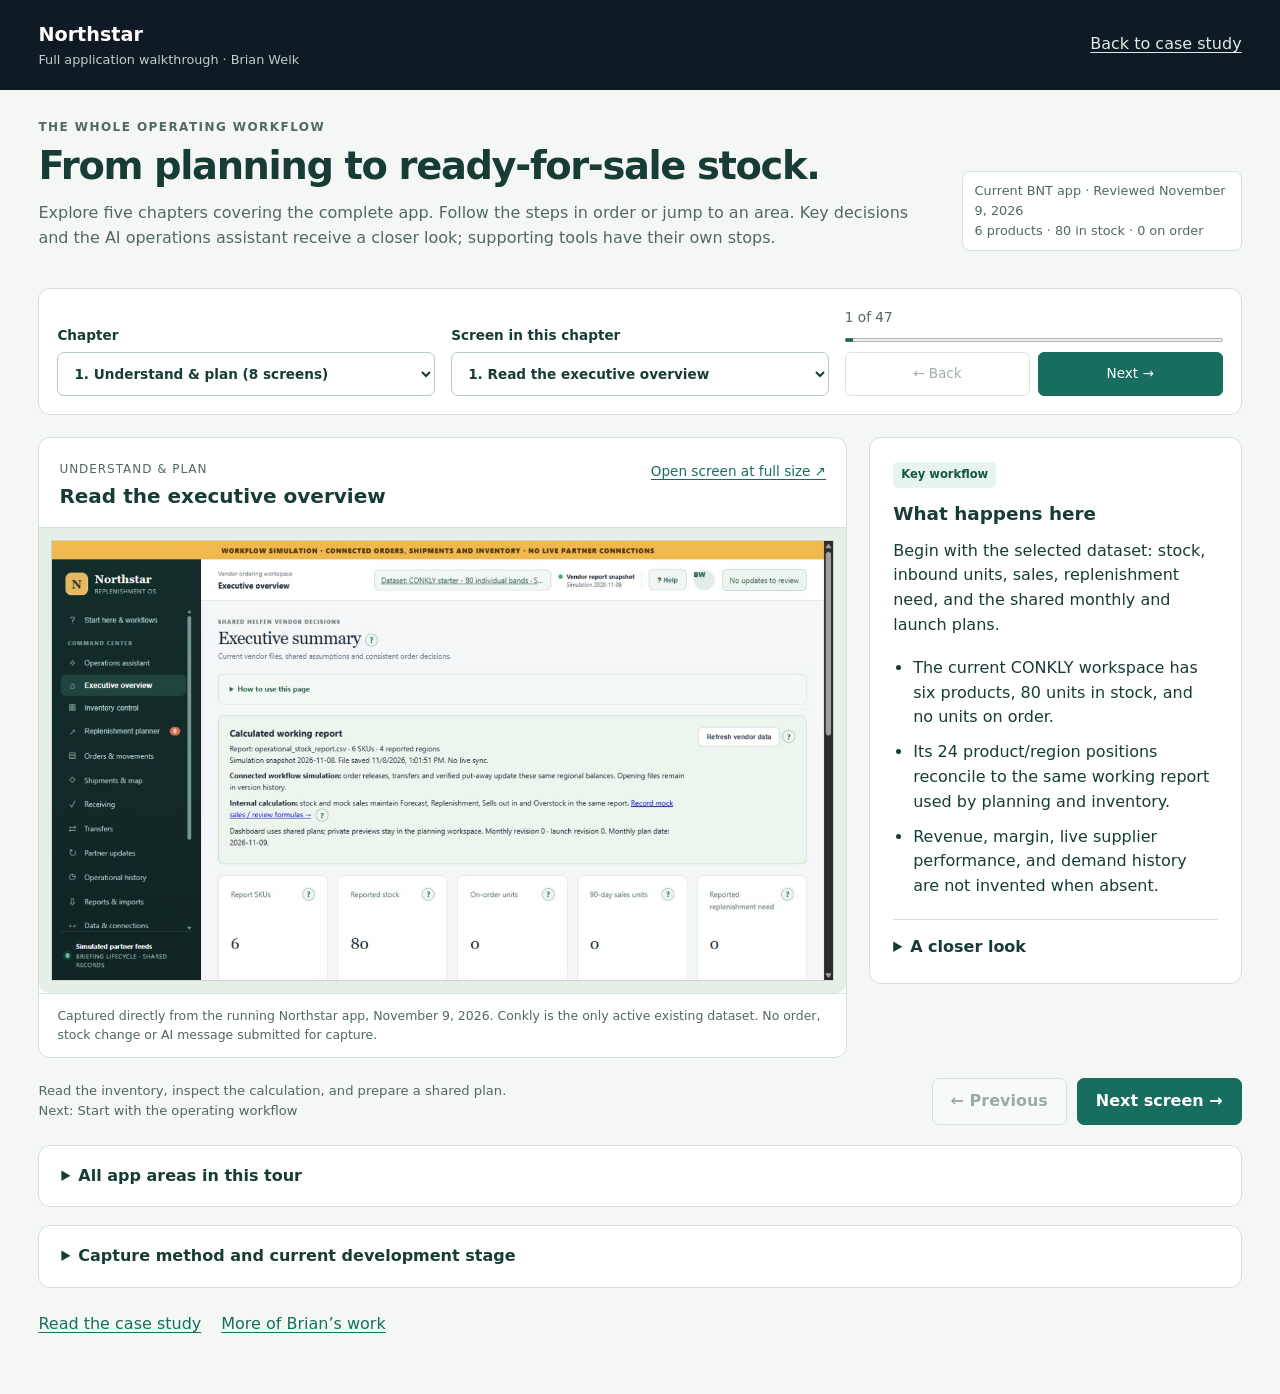
==== commit 861ff760: "Stage current Conkly showcase and require reviewed portfolio releases" ====
--- a/demos/northstar/index.html
+++ b/demos/northstar/index.html
@@ -21,23 +21,23 @@
       <div>
         <p class="eyebrow">The whole operating workflow</p>
         <h1 id="tour-title">From planning to ready-for-sale stock.</h1>
-        <p>Explore six chapters covering the complete app. Follow the steps in order or jump to an area. Key decisions and the AI operations assistant receive a closer look; supporting tools have their own stops.</p>
+        <p>Explore five chapters covering the complete app. Follow the steps in order or jump to an area. Key decisions and the AI operations assistant receive a closer look; supporting tools have their own stops.</p>
       </div>
-      <p class="method-tag">Current BNT app · November 8, 2026<br />6 products · 80 in stock · 0 on order</p>
+      <p class="method-tag">Current BNT app · Reviewed November 9, 2026<br />6 products · 80 in stock · 0 on order</p>
     </section>
     <div class="controls" aria-label="Tour navigation">
       <label for="chapter-select">Chapter<select id="chapter-select"><option>Understand &amp; plan</option></select></label>
       <label for="screen-select">Screen in this chapter<select id="screen-select"><option>Read the executive overview</option></select></label>
-      <div class="position"><span id="count">1 of 51</span><progress id="progress" max="51" value="1" aria-label="Full tour progress"></progress><div class="quick-actions"><button id="previous-top" type="button" aria-label="Previous screen" disabled>← Back</button><button id="next-top" type="button" aria-label="Next screen">Next →</button></div></div>
+      <div class="position"><span id="count">1 of 47</span><progress id="progress" max="47" value="1" aria-label="Full tour progress"></progress><div class="quick-actions"><button id="previous-top" type="button" aria-label="Previous screen" disabled>← Back</button><button id="next-top" type="button" aria-label="Next screen">Next →</button></div></div>
     </div>
     <div class="tour-grid">
       <article class="screen-card" aria-labelledby="stage-title">
         <div class="screen-head">
           <div><span id="chapter-label" class="chapter-label">Understand &amp; plan</span><h2 id="stage-title" tabindex="-1">Read the executive overview</h2></div>
-          <a id="full-image" class="open-image" href="../../assets/northstar/live-20261108/executive-overview.jpg" target="_blank" rel="noreferrer">Open screen at full size ↗</a>
+          <a id="full-image" class="open-image" href="../../assets/northstar/live-20261109/executive-overview.jpg" target="_blank" rel="noreferrer">Open screen at full size ↗</a>
         </div>
         <figure>
-          <a id="image-link" class="screen-image" href="../../assets/northstar/live-20261108/executive-overview.jpg" target="_blank" rel="noreferrer"><img id="stage-image" src="../../assets/northstar/live-20261108/executive-overview.jpg" width="1265" height="712" alt="Current Northstar executive overview with the six-product CONKLY workspace." /></a>
+          <a id="image-link" class="screen-image" href="../../assets/northstar/live-20261109/executive-overview.jpg" target="_blank" rel="noreferrer"><img id="stage-image" src="../../assets/northstar/live-20261109/executive-overview.jpg" width="1265" height="712" alt="Current Northstar executive overview with the six-product CONKLY workspace." /></a>
           <figcaption id="image-note">Captured directly from the running BNT development app; current CONKLY workspace with temporary records.</figcaption>
         </figure>
         <p id="image-error" role="alert" hidden>This screen could not load. Use the full-size link or choose another screen.</p>
@@ -62,10 +62,10 @@
     </details>
     <details class="method">
       <summary>Capture method and current development stage</summary>
-      <p>Every screenshot was captured directly from the running BNT app on November 8, 2026, using the CONKLY starter workspace shown in Brian’s reference. It contains six products, 80 units in stock, and zero on order. The original 80-unit request and completed timeline are retained; no separate generated operating dataset is substituted.</p><p>The question interface reports the assistant available, but no AI message was sent for capture. Local planning and dataset previews were not saved. No order was approved, no receipt or put-away repeated, and no notification sent. Planning and connection panels are cropped to exclude private notification contacts. The final chapter shows the current app’s separately labeled legacy network examples, not operational evidence from the CONKLY workspace.</p>
+      <p>Screens were captured directly from the running BNT app on November 8–9, 2026 and reviewed against the November 9 release, using the CONKLY starter workspace shown in Brian’s reference. It contains six products, 80 units in stock, and zero on order. The original 80-unit request and completed timeline are retained; no separate generated operating dataset is substituted.</p><p>The question interface reports the assistant available, but no AI message was sent for capture. Local planning and dataset previews were not saved. No order was approved, no receipt or put-away repeated, and no notification sent. Planning and connection panels are cropped to exclude private notification contacts. Conkly is the only active existing dataset. Older sources and legacy network examples are archived and disconnected. Original capture times remain recorded when an unchanged screen is reviewed again. <a href="../../release.json">Inspect the staged release version</a>.</p>
     </details>
     <div class="related"><a href="../../projects/replenishment-control-tower.html">Read the case study</a><a href="../../index.html#work">More of Brian’s work</a></div>
-    <noscript><p>The screen selector needs JavaScript. You can still <a href="../../projects/replenishment-control-tower.html#operating-workflow">read the complete workflow in the case study</a> or open these captures: <a href="../../assets/northstar/live-20261108/inventory.jpg">inventory</a>, <a href="../../assets/northstar/live-20261108/monthly-preview.jpg">planning review</a>, <a href="../../assets/northstar/live-20261108/receiving-review.jpg">put-away</a>, and <a href="../../assets/northstar/live-20261108/assistant-batch.jpg">assistant approval controls</a>.</p></noscript>
+    <noscript><p>The screen selector needs JavaScript. You can still <a href="../../projects/replenishment-control-tower.html#operating-workflow">read the complete workflow in the case study</a> or open these captures: <a href="../../assets/northstar/live-20261109/inventory.jpg">inventory</a>, <a href="../../assets/northstar/live-20261108/monthly-preview.jpg">planning review</a>, <a href="../../assets/northstar/live-20261108/receiving-review.jpg">put-away</a>, and <a href="../../assets/northstar/live-20261108/assistant-batch.jpg">assistant approval controls</a>.</p></noscript>
   </main>
 </body>
 </html>
